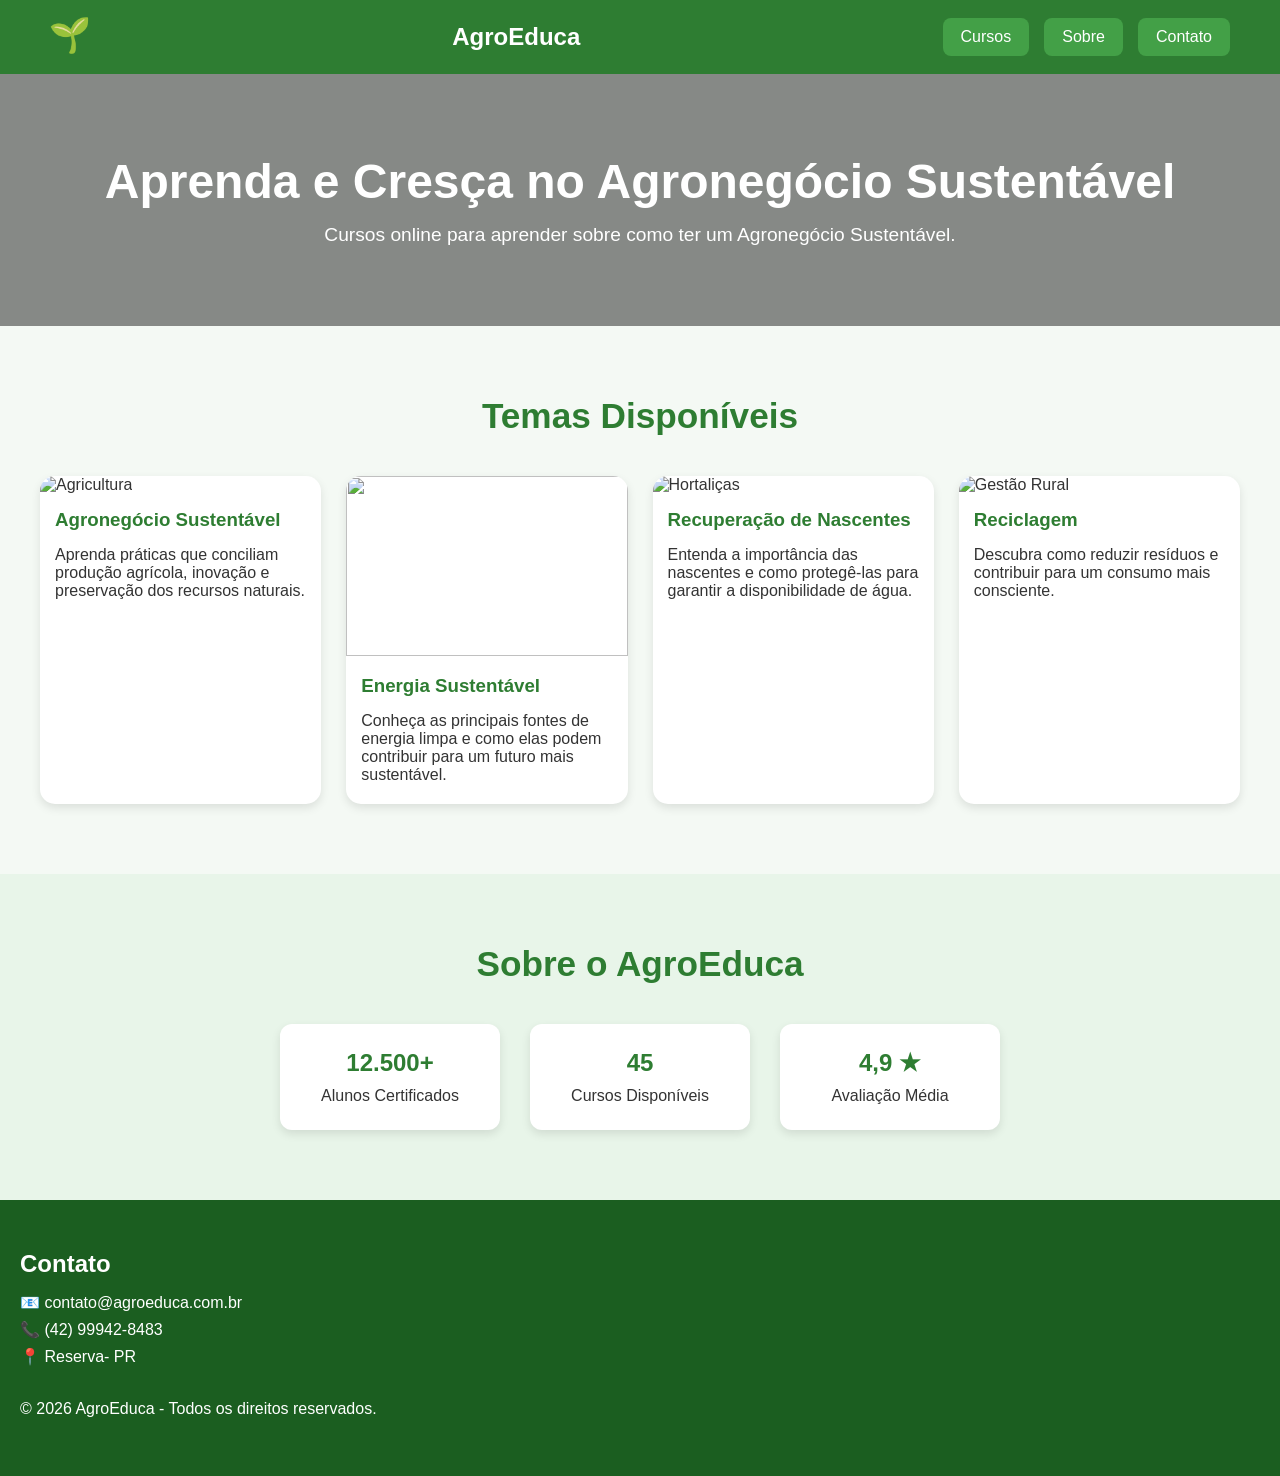
==== index.html @ 60c4c5e9 "." ====
<!DOCTYPE html>
<html lang="pt-BR">
<head>
    <meta charset="UTF-8">
    <meta name="viewport" content="width=device-width, initial-scale=1.0">
    <title>AgroEduca - Cursos para o Agronegócio Sustentável</title>

    <link rel="stylesheet" href="style.css">
</head>
<body>

<header class="header">
  <div class="logo">
    <img src="seedling_1f331.png" alt="AgroEduca Logo">
  </div> <!-- fechou a div da logo -->
  <div class="logo-name">AgroEduca</div>
  
  <nav>
    <a href="#cursos">Cursos</a>
    <a href="#sobre">Sobre</a>
    <a href="#contato">Contato</a>
  </nav>
</header>

<section class="hero">
    <h1>Aprenda e Cresça no Agronegócio Sustentável</h1>
    <p>Cursos online para aprender sobre como ter um Agronegócio Sustentável.</p>
</section>

<section id="cursos">
    <h2 class="titulo">Temas Disponíveis</h2>

    <div class="cursos-grid">

        <div class="curso">
            <img src="https://images.unsplash.com/photo-1464226184884-fa280b87c399?auto=format&fit=crop&w=800&q=80" alt="Agricultura">
            <h3>Agronegócio Sustentável</h3>
            <p>Aprenda práticas que conciliam produção agrícola, inovação e preservação dos recursos naturais.</p>
        </div>

        <div class="curso"> 

            <img src="Tendencias-de-Energia-Renovavel-O-guia-essencial-que-voce-precisa-conhecer.jpgt">
            <h3>Energia Sustentável</h3>
            <p>Conheça as principais fontes de energia limpa e como elas podem contribuir para um futuro mais sustentável.</p>
        </div>

        <div class="curso">
            <img src="https://images.unsplash.com/photo-1501004318641-b39e6451bec6?auto=format&fit=crop&w=800&q=80" alt="Hortaliças">
            <h3>Recuperação de Nascentes</h3>
            <p>Entenda a importância das nascentes e como protegê-las para garantir a disponibilidade de água.</p>
        </div>

        <div class="curso">
            <img src="https://images.unsplash.com/photo-1500382017468-9049fed747ef?auto=format&fit=crop&w=800&q=80" alt="Gestão Rural">
            <h3>Reciclagem</h3>
            <p>Descubra como reduzir resíduos e contribuir para um consumo mais consciente.</p>
        </div>

    </div>
</section>

<section id="sobre">
    <h2 class="titulo">Sobre o AgroEduca</h2>

    <div class="estatisticas">

        <div class="card">
            <h2>12.500+</h2>
            <p>Alunos Certificados</p>
        </div>

        <div class="card">
            <h2>45</h2>
            <p>Cursos Disponíveis</p>
        </div>

        <div class="card">
            <h2>4,9 ★</h2>
            <p>Avaliação Média</p>
        </div>

    </div>
</section>

<footer id="contato">
    <h2>Contato</h2>
    <p>📧 contato@agroeduca.com.br</p>
    <p>📞 (42) 99942-8483</p>
    <p>📍 Reserva- PR</p>

    <br>

    <p>© 2026 AgroEduca - Todos os direitos reservados.</p>
</footer>

<script src="script.js"></script>

</body>
</html>
---- style.css ----
/* =========================
   RESET
========================= */
*{
    margin:0;
    padding:0;
    box-sizing:border-box;
    font-family:Arial, Helvetica, sans-serif;
}

html{
    scroll-behavior:smooth;
}

body{
    background:#f4f9f4;
    color:#333;
}

/* =========================
   HEADER (CORRIGIDO)
========================= */
header{
    background:#2e7d32;
    color:white;

    display:flex;
    justify-content:space-between;
    align-items:center;

    padding:15px 50px;
    position:sticky;
    top:0;
    z-index:1000;
}

/* AGRUPA LOGO + NOME */
.logo-area{
    display:flex;
    align-items:center;
    gap:10px;
}

/* LOGO MENOR E CORRETA */
.logo img{
    width:40px;
    height:40px;
    object-fit:contain;
}

/* NOME DO SITE */
.logo-name{
    font-size:1.5rem;
    font-weight:bold;
    color:white;
}

/* MENU */
nav{
    display:flex;
    gap:15px;
}

nav a{
    text-decoration:none;
    color:white;
    background:#43a047;
    padding:10px 18px;
    border-radius:8px;
    transition:0.3s;
}

nav a:hover{
    background:#66bb6a;
}

/* =========================
   HERO
========================= */
.hero{
    text-align:center;
    padding:80px 20px;
    background:linear-gradient(
        rgba(0,0,0,.45),
        rgba(0,0,0,.45)
    ),
    url("https://images.unsplash.com/photo-1500937386664-56d1dfef3854?auto=format&fit=crop&w=1400&q=80");

    background-size:cover;
    background-position:center;
    color:white;
}

.hero h1{
    font-size:3rem;
    margin-bottom:15px;
}

.hero p{
    font-size:1.2rem;
}

/* =========================
   CURSOS
========================= */
#cursos{
    padding:70px 40px;
}

.titulo{
    text-align:center;
    margin-bottom:40px;
    color:#2e7d32;
    font-size:2.2rem;
}

.cursos-grid{
    display:grid;
    grid-template-columns:repeat(auto-fit,minmax(250px,1fr));
    gap:25px;
}

.curso{
    background:white;
    border-radius:15px;
    overflow:hidden;
    box-shadow:0 4px 10px rgba(0,0,0,.1);
    transition:0.3s;
}

.curso:hover{
    transform:translateY(-8px);
}

.curso img{
    width:100%;
    height:180px;
    object-fit:cover;
}

.curso h3{
    padding:15px;
    color:#2e7d32;
}

.curso p{
    padding:0 15px 20px;
}

/* =========================
   SOBRE
========================= */
#sobre{
    background:#e8f5e9;
    padding:70px 20px;
}

.estatisticas{
    display:flex;
    justify-content:center;
    flex-wrap:wrap;
    gap:30px;
    margin-top:30px;
}

.card{
    background:white;
    padding:25px;
    border-radius:12px;
    min-width:220px;
    text-align:center;
    box-shadow:0 4px 10px rgba(0,0,0,.1);
}

.card h2{
    color:#2e7d32;
    margin-bottom:10px;
}

/* =========================
   FOOTER
========================= */
footer{
    background:#1b5e20;
    color:white;
    padding:50px 20px;
}

footer h2{
    margin-bottom:15px;
}

footer p{
    margin:8px 0;
}

/* =========================
   RESPONSIVO
========================= */
@media (max-width:768px){

    header{
        flex-direction:column;
        gap:15px;
        padding:20px;
    }

    nav{
        flex-wrap:wrap;
        justify-content:center;
    }

    .hero h1{
        font-size:2rem;
    }

    .hero p{
        font-size:1rem;
    }
}
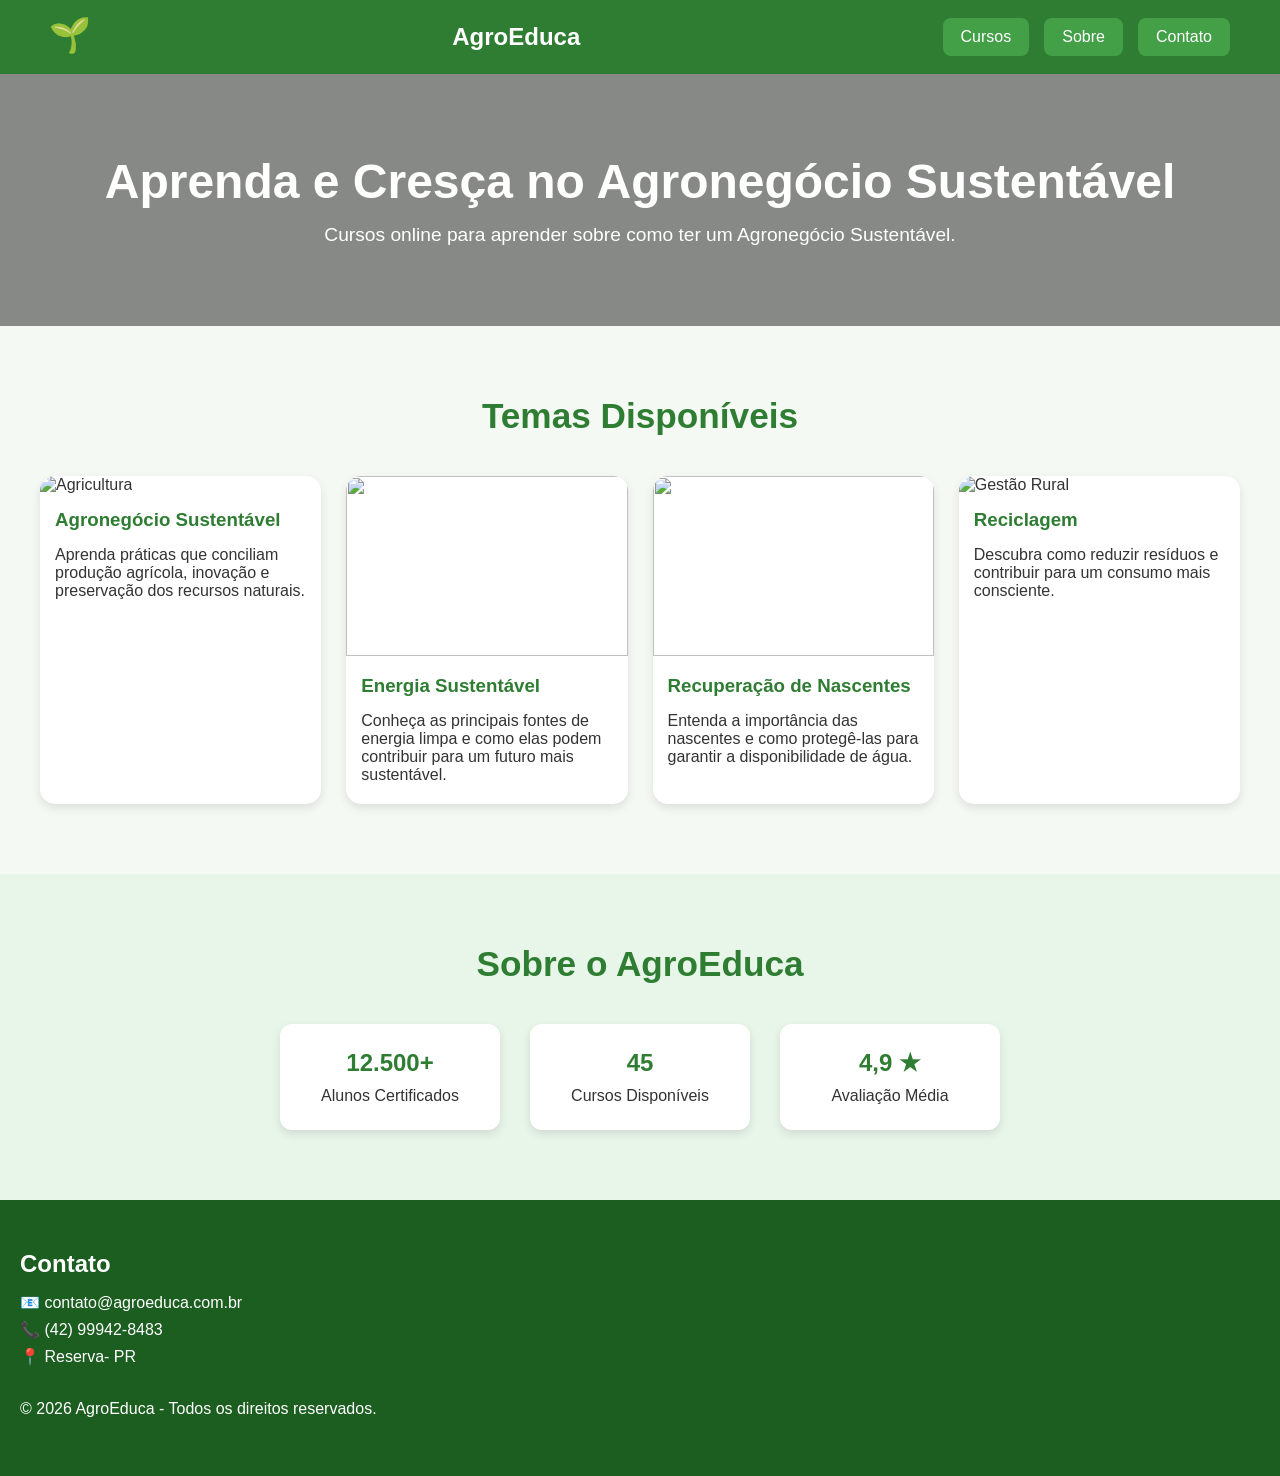
==== commit 0852ce54: "." ====
--- a/index.html
+++ b/index.html
@@ -40,13 +40,13 @@
 
         <div class="curso"> 
 
-            <img src="Tendencias-de-Energia-Renovavel-O-guia-essencial-que-voce-precisa-conhecer.jpgt">
+            <img src="https://clickpetroleoegas.com.br/wp-content/uploads/2025/05/Tendencias-de-Energia-Renovavel-O-guia-essencial-que-voce-precisa-conhecer.jpg">
             <h3>Energia Sustentável</h3>
             <p>Conheça as principais fontes de energia limpa e como elas podem contribuir para um futuro mais sustentável.</p>
         </div>
 
         <div class="curso">
-            <img src="https://images.unsplash.com/photo-1501004318641-b39e6451bec6?auto=format&fit=crop&w=800&q=80" alt="Hortaliças">
+            <img src="https://i2.wp.com/files.agro20.com.br/uploads/2019/06/nascente-2.jpg?w=3072&ssl=1">
             <h3>Recuperação de Nascentes</h3>
             <p>Entenda a importância das nascentes e como protegê-las para garantir a disponibilidade de água.</p>
         </div>
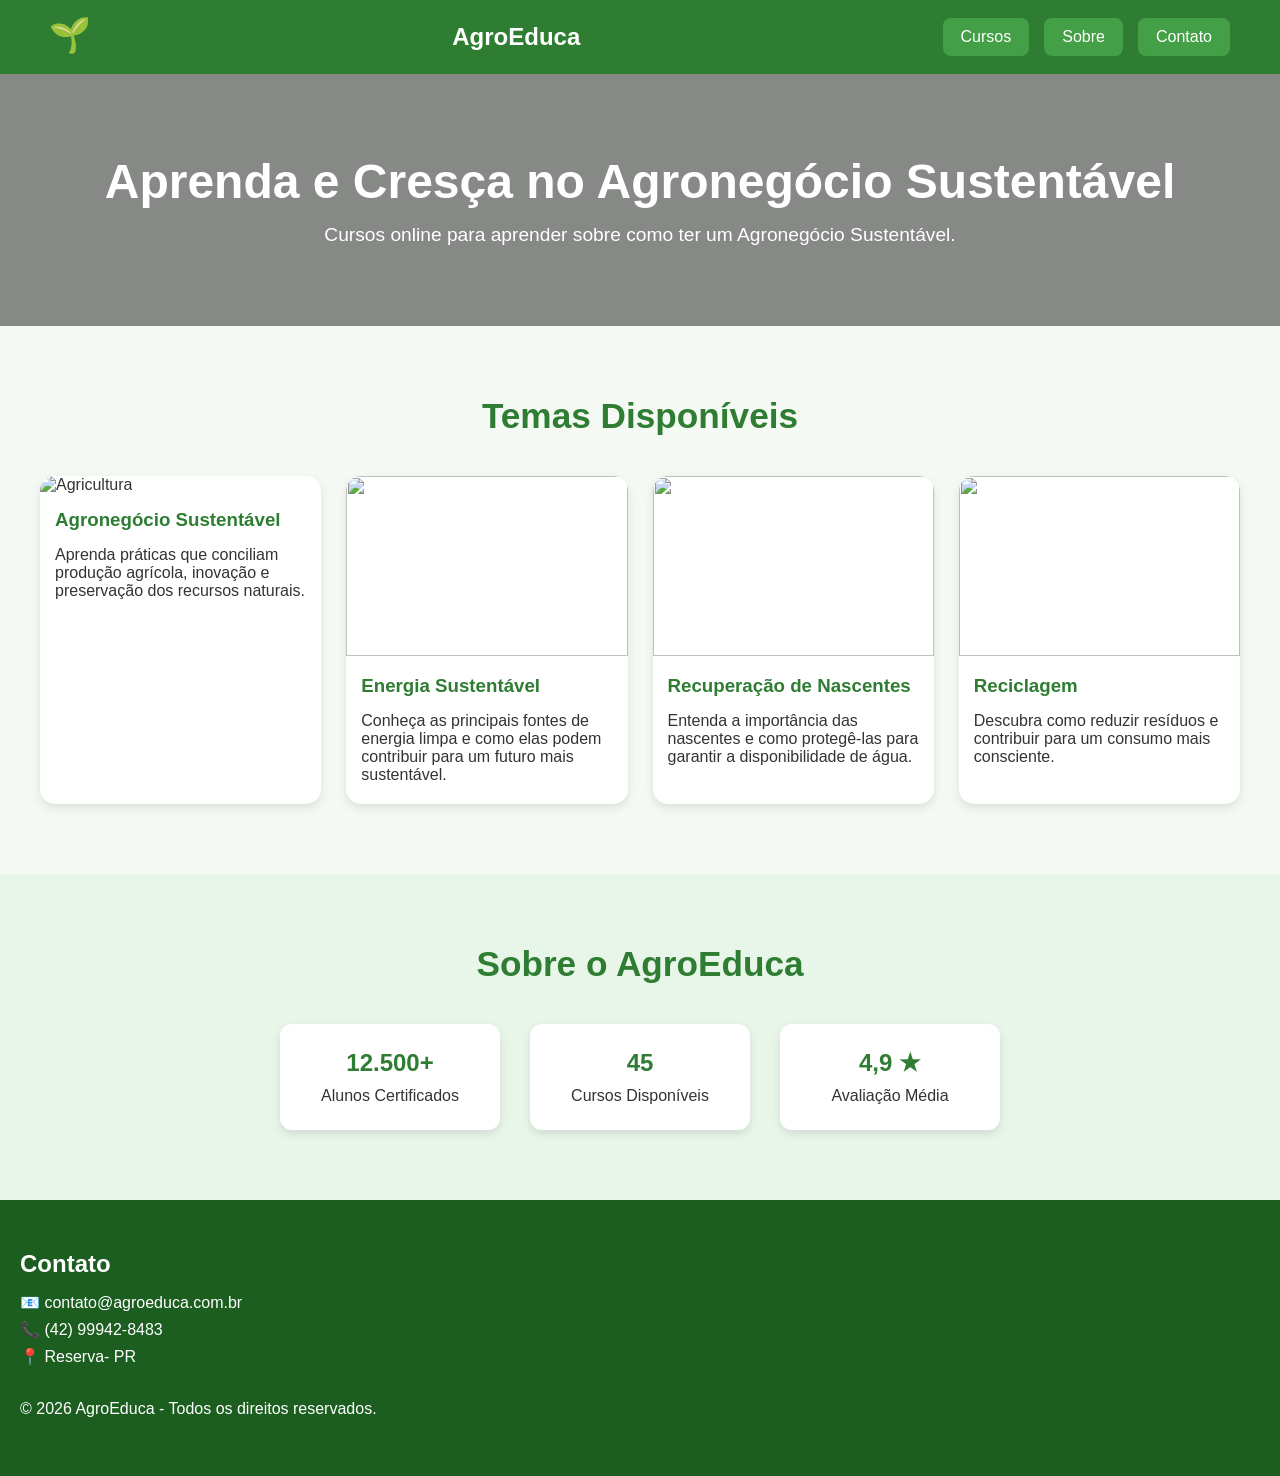
==== commit 277cfa3a: "." ====
--- a/index.html
+++ b/index.html
@@ -33,7 +33,7 @@
     <div class="cursos-grid">
 
         <div class="curso">
-            <img src="https://images.unsplash.com/photo-1464226184884-fa280b87c399?auto=format&fit=crop&w=800&q=80" alt="Agricultura">
+            <img src="https://thfvnext.bing.com/th/id/OIP.hw1eRpDkweEW0igUtG6ZGQHaE8?w=263&h=180&c=7&r=0&o=7&cb=thfvnextfalcon2&pid=1.7&rm=3" alt="Agricultura">
             <h3>Agronegócio Sustentável</h3>
             <p>Aprenda práticas que conciliam produção agrícola, inovação e preservação dos recursos naturais.</p>
         </div>
@@ -52,7 +52,7 @@
         </div>
 
         <div class="curso">
-            <img src="https://images.unsplash.com/photo-1500382017468-9049fed747ef?auto=format&fit=crop&w=800&q=80" alt="Gestão Rural">
+            <img src="https://img.freepik.com/fotos-premium/caixotes-de-lixo-de-cores-diferentes-reciclando-e-separando-diferentes-tipos-de-lixo-generativo-ai_90099-7015.jpg?w=1060">
             <h3>Reciclagem</h3>
             <p>Descubra como reduzir resíduos e contribuir para um consumo mais consciente.</p>
         </div>
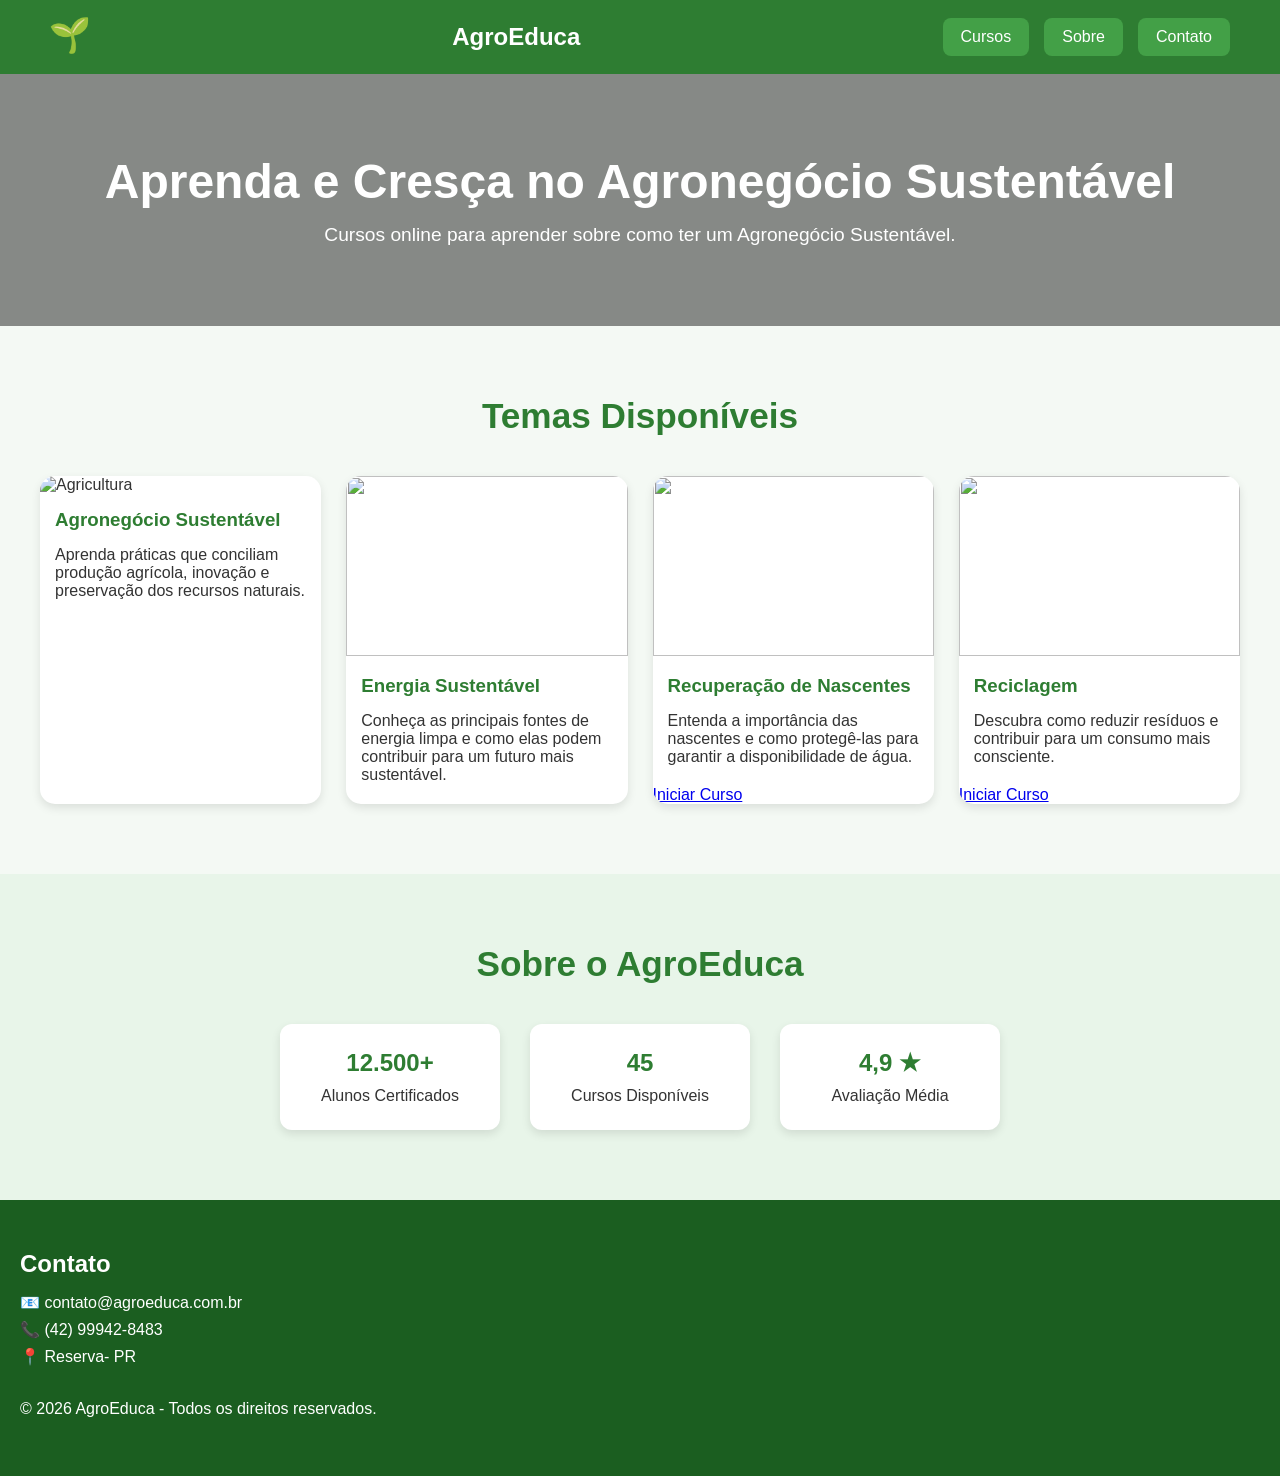
==== commit b3b591cc: "." ====
--- a/index.html
+++ b/index.html
@@ -39,7 +39,6 @@
         </div>
 
         <div class="curso"> 
-
             <img src="https://clickpetroleoegas.com.br/wp-content/uploads/2025/05/Tendencias-de-Energia-Renovavel-O-guia-essencial-que-voce-precisa-conhecer.jpg">
             <h3>Energia Sustentável</h3>
             <p>Conheça as principais fontes de energia limpa e como elas podem contribuir para um futuro mais sustentável.</p>
@@ -49,12 +48,18 @@
             <img src="https://i2.wp.com/files.agro20.com.br/uploads/2019/06/nascente-2.jpg?w=3072&ssl=1">
             <h3>Recuperação de Nascentes</h3>
             <p>Entenda a importância das nascentes e como protegê-las para garantir a disponibilidade de água.</p>
+        <a href="nascentes.html" class="btn-curso">
+        Iniciar Curso
+    </a>
         </div>
 
         <div class="curso">
             <img src="https://img.freepik.com/fotos-premium/caixotes-de-lixo-de-cores-diferentes-reciclando-e-separando-diferentes-tipos-de-lixo-generativo-ai_90099-7015.jpg?w=1060">
             <h3>Reciclagem</h3>
             <p>Descubra como reduzir resíduos e contribuir para um consumo mais consciente.</p>
+            <a href="reciclagem.html" class="btn-curso">
+        Iniciar Curso
+    </a>
         </div>
 
     </div>
--- a/style.css
+++ b/style.css
@@ -217,4 +217,23 @@
     .hero p{
         font-size:1rem;
     }
+/* ============================
+   Botão dos cursos
+============================ */
+
+.btn-curso {
+    display: inline-block;
+    margin-top: 15px;
+    padding: 10px 20px;
+    background-color: #2563eb;
+    color: white;
+    text-decoration: none;
+    border-radius: 8px;
+    font-weight: bold;
+    transition: 0.3s;
+}
+
+.btn-curso:hover {
+    background-color: #1d4ed8;
+    transform: scale(1.05);
 }
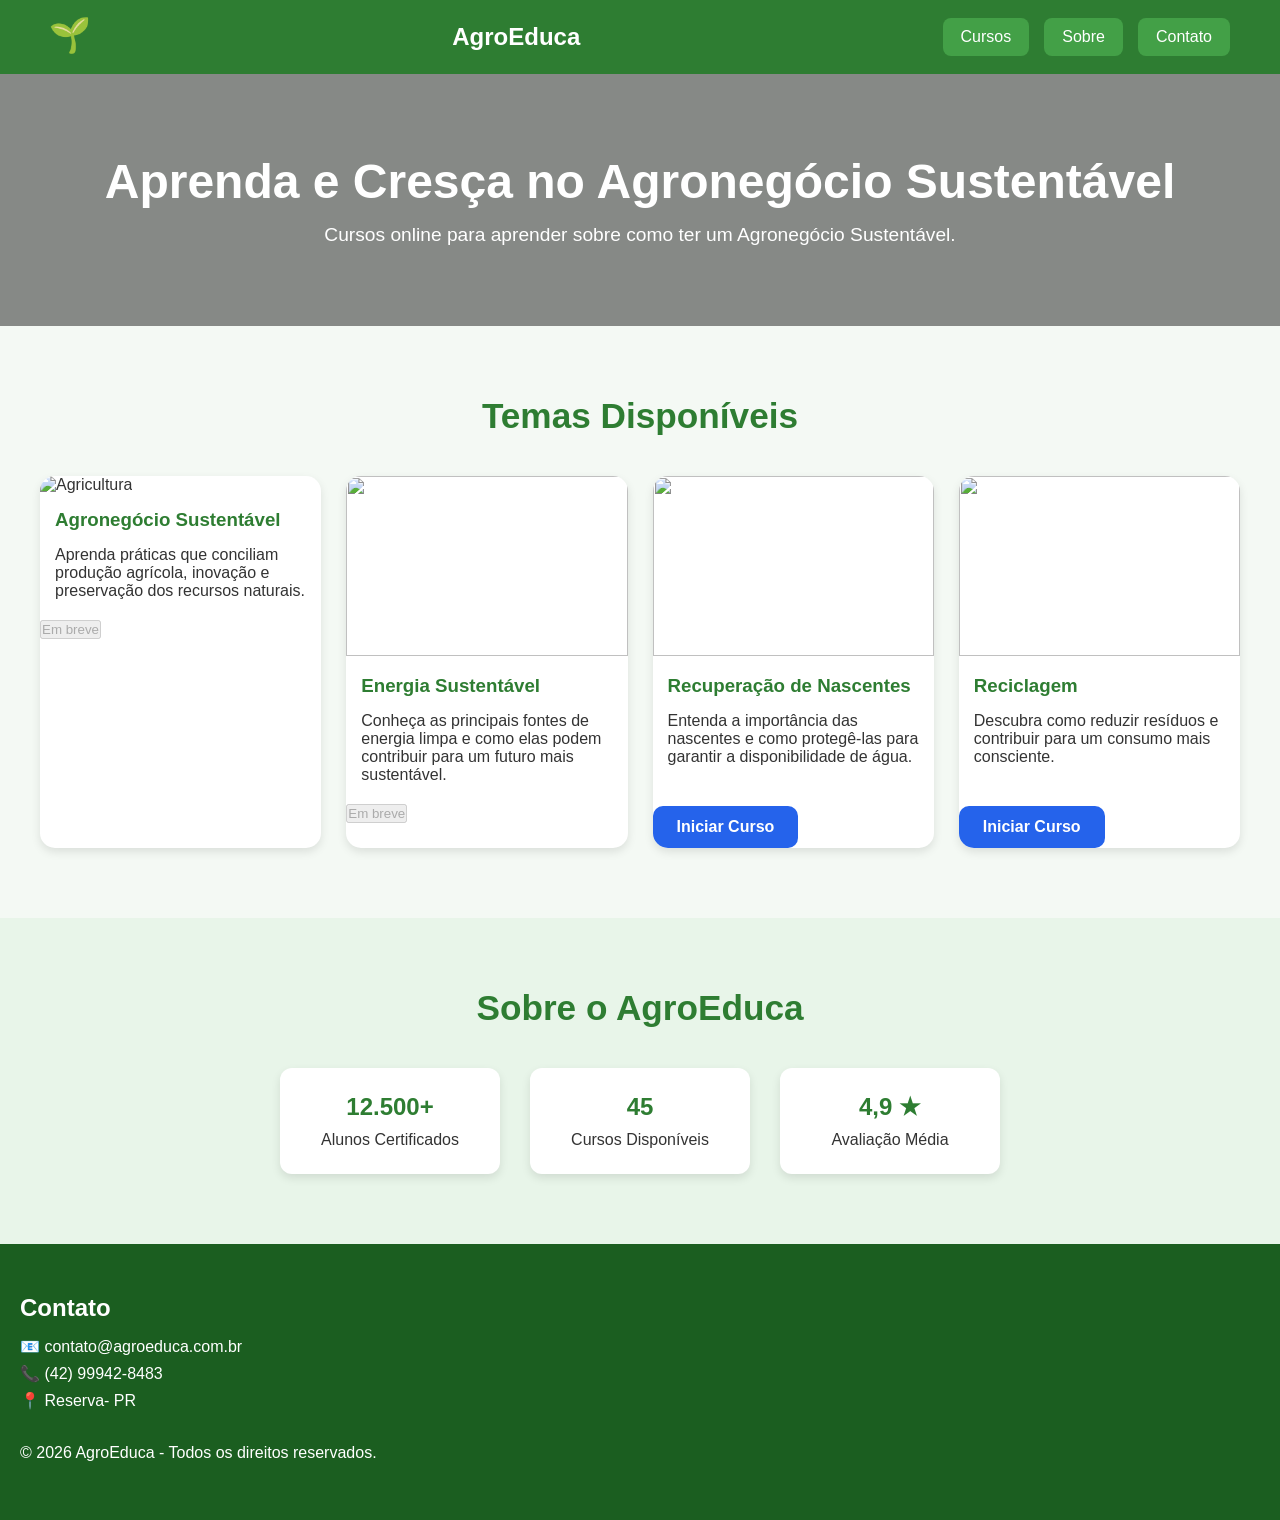
==== commit 8546a656: "." ====
--- a/index.html
+++ b/index.html
@@ -36,12 +36,18 @@
             <img src="https://thfvnext.bing.com/th/id/OIP.hw1eRpDkweEW0igUtG6ZGQHaE8?w=263&h=180&c=7&r=0&o=7&cb=thfvnextfalcon2&pid=1.7&rm=3" alt="Agricultura">
             <h3>Agronegócio Sustentável</h3>
             <p>Aprenda práticas que conciliam produção agrícola, inovação e preservação dos recursos naturais.</p>
+         <button class="btn-breve" disabled>
+        Em breve
+    </button>
         </div>
 
         <div class="curso"> 
             <img src="https://clickpetroleoegas.com.br/wp-content/uploads/2025/05/Tendencias-de-Energia-Renovavel-O-guia-essencial-que-voce-precisa-conhecer.jpg">
             <h3>Energia Sustentável</h3>
             <p>Conheça as principais fontes de energia limpa e como elas podem contribuir para um futuro mais sustentável.</p>
+         <button class="btn-breve" disabled>
+        Em breve
+    </button>
         </div>
 
         <div class="curso">
--- a/style.css
+++ b/style.css
@@ -217,23 +217,28 @@
     .hero p{
         font-size:1rem;
     }
-/* ============================
-   Botão dos cursos
-============================ */
-
-.btn-curso {
+
+}
+a.btn-curso {
     display: inline-block;
-    margin-top: 15px;
-    padding: 10px 20px;
+    margin-top: 20px;
+    padding: 12px 24px;
+
     background-color: #2563eb;
-    color: white;
+    color: #ffffff;
+
     text-decoration: none;
-    border-radius: 8px;
-    font-weight: bold;
-    transition: 0.3s;
+    font-size: 16px;
+    font-weight: 600;
+
+    border-radius: 10px;
+    border: none;
+
+    transition: 0.3s ease;
+    cursor: pointer;
 }
 
 .btn-curso:hover {
     background-color: #1d4ed8;
-    transform: scale(1.05);
+    transform: translateY(-2px);
 }
